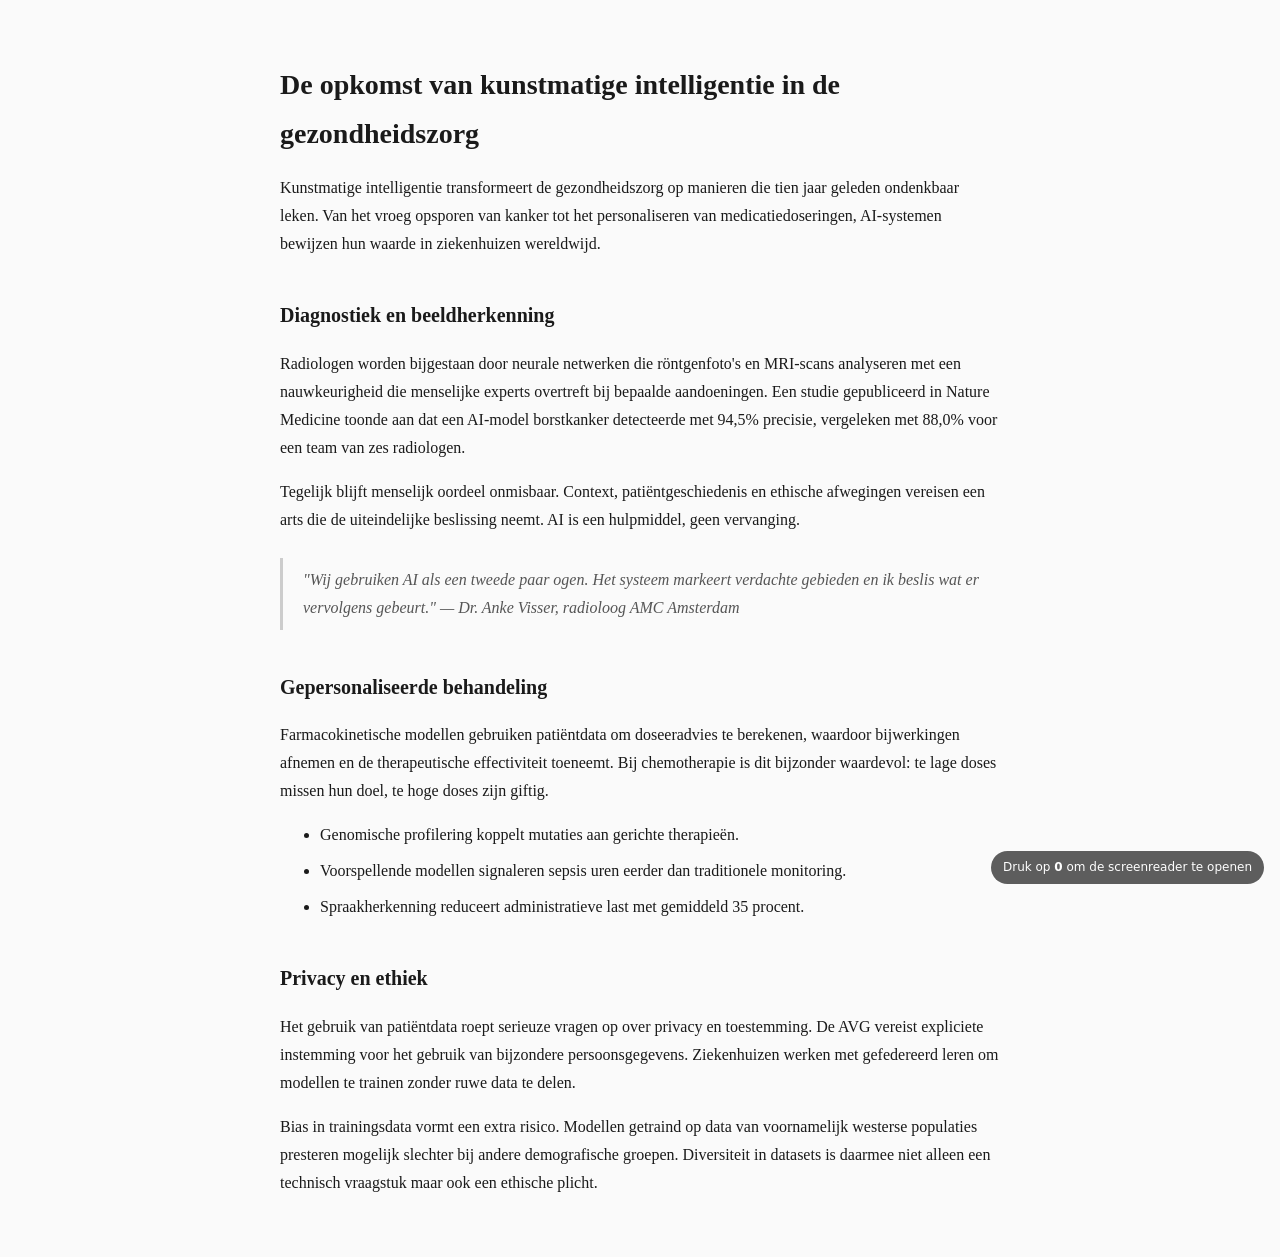
==== index.html @ d70852c6 "update" ====
<!DOCTYPE html>
<html lang="nl">
<head>
  <meta charset="UTF-8">
  <title>Human Voice Screen Reader — Prototype</title>
  <style>
    /* ── PAGE STYLES ── */
    body {
      font-family: Georgia, serif;
      max-width: 720px;
      margin: 60px auto;
      padding: 0 24px;
      background: #fafafa;
      color: #1a1a1a;
      line-height: 1.75;
    }
    h1 { font-size: 28px; margin-bottom: 8px; }
    h2 { font-size: 20px; margin-top: 40px; }
    p  { font-size: 16px; margin-bottom: 16px; }
    li { font-size: 16px; margin-bottom: 8px; }
    blockquote {
      border-left: 3px solid #ccc;
      margin: 24px 0;
      padding: 8px 20px;
      color: #555;
      font-style: italic;
    }
    #hint {
      position: fixed;
      bottom: 16px;
      right: 16px;
      background: #1a1a1a;
      color: #fff;
      font-family: system-ui, sans-serif;
      font-size: 12px;
      padding: 6px 12px;
      border-radius: 20px;
      opacity: 0.7;
    }

    /* ── POPUP OVERLAY ── */
    #popup-overlay {
      display: none;
      position: fixed;
      inset: 0;
      background: rgba(0,0,0,0.25);
      z-index: 1000;
      align-items: flex-start;
      justify-content: flex-end;
      padding: 60px 20px 0 0;
    }
    #popup-overlay.open { display: flex; }

    #popup {
      font-family: system-ui, sans-serif;
      width: 260px;
      padding: 16px;
      background: #fff;
      color: #1a1a1a;
      border-radius: 12px;
      box-shadow: 0 8px 32px rgba(0,0,0,0.18);
    }
    #popup h2 { font-size: 15px; margin: 0 0 12px; font-weight: 600; }
    #genre-badge {
      font-size: 12px;
      padding: 4px 10px;
      border-radius: 20px;
      background: #f0f0f0;
      display: inline-block;
      margin-bottom: 12px;
    }
    #genre-reden { font-size: 11px; color: #666; margin-bottom: 14px; }
    #popup select {
      width: 100%;
      padding: 6px 8px;
      border-radius: 6px;
      border: 1px solid #ddd;
      font-size: 13px;
      margin-bottom: 10px;
    }
    .knoppen { display: flex; gap: 8px; }
    #popup button {
      flex: 1;
      padding: 8px;
      border-radius: 8px;
      border: none;
      font-size: 13px;
      cursor: pointer;
      font-weight: 500;
    }
    #btn-play    { background: #1a1a1a; color: #fff; }
    #btn-pause   { background: #f0f0f0; color: #1a1a1a; }
    #btn-stop    { background: #fee2e2; color: #991b1b; }
    #btn-summary {
      width: 100%;
      padding: 7px;
      border-radius: 8px;
      border: 1px solid #ddd;
      font-size: 12px;
      cursor: pointer;
      background: #f8f8f8;
      color: #444;
      margin-bottom: 10px;
      font-weight: 500;
    }
    #status {
      font-size: 11px;
      color: #888;
      margin-top: 10px;
      text-align: center;
      min-height: 16px;
    }
    #shortcuts-hint {
      font-size: 10px;
      color: #aaa;
      margin-top: 10px;
      text-align: center;
      line-height: 1.6;
    }
    #popup a {
      font-size: 11px;
      color: #888;
      display: block;
      text-align: center;
      margin-top: 8px;
      cursor: pointer;
      text-decoration: underline;
    }

    /* ── OPTIONS PANEL (inline) ── */
    #options-panel {
      display: none;
      margin-top: 12px;
      border-top: 1px solid #eee;
      padding-top: 12px;
    }
    #options-panel label {
      font-size: 11px;
      font-weight: 600;
      display: block;
      margin-bottom: 3px;
      color: #444;
    }
    #options-panel input {
      width: 100%;
      padding: 5px 7px;
      border: 1px solid #ddd;
      border-radius: 5px;
      font-size: 11px;
      margin-bottom: 8px;
      box-sizing: border-box;
    }
    #btn-save-keys {
      width: 100%;
      padding: 6px;
      background: #1a1a1a;
      color: #fff;
      border: none;
      border-radius: 6px;
      font-size: 12px;
      cursor: pointer;
    }
    #save-msg { font-size: 11px; color: green; margin-top: 4px; text-align: center; }
  </style>
</head>
<body>

  <!-- ── SAMPLE ARTICLE CONTENT ── -->
  <h1>De opkomst van kunstmatige intelligentie in de gezondheidszorg</h1>
  <p>
    Kunstmatige intelligentie transformeert de gezondheidszorg op manieren die tien jaar geleden
    ondenkbaar leken. Van het vroeg opsporen van kanker tot het personaliseren van medicatiedoseringen,
    AI-systemen bewijzen hun waarde in ziekenhuizen wereldwijd.
  </p>
  <h2>Diagnostiek en beeldherkenning</h2>
  <p>
    Radiologen worden bijgestaan door neurale netwerken die röntgenfoto's en MRI-scans analyseren
    met een nauwkeurigheid die menselijke experts overtreft bij bepaalde aandoeningen. Een studie
    gepubliceerd in Nature Medicine toonde aan dat een AI-model borstkanker detecteerde met 94,5%
    precisie, vergeleken met 88,0% voor een team van zes radiologen.
  </p>
  <p>
    Tegelijk blijft menselijk oordeel onmisbaar. Context, patiëntgeschiedenis en ethische afwegingen
    vereisen een arts die de uiteindelijke beslissing neemt. AI is een hulpmiddel, geen vervanging.
  </p>
  <blockquote>
    "Wij gebruiken AI als een tweede paar ogen. Het systeem markeert verdachte gebieden en ik beslis
    wat er vervolgens gebeurt." — Dr. Anke Visser, radioloog AMC Amsterdam
  </blockquote>
  <h2>Gepersonaliseerde behandeling</h2>
  <p>
    Farmacokinetische modellen gebruiken patiëntdata om doseeradvies te berekenen, waardoor
    bijwerkingen afnemen en de therapeutische effectiviteit toeneemt. Bij chemotherapie is dit
    bijzonder waardevol: te lage doses missen hun doel, te hoge doses zijn giftig.
  </p>
  <ul>
    <li>Genomische profilering koppelt mutaties aan gerichte therapieën.</li>
    <li>Voorspellende modellen signaleren sepsis uren eerder dan traditionele monitoring.</li>
    <li>Spraakherkenning reduceert administratieve last met gemiddeld 35 procent.</li>
  </ul>
  <h2>Privacy en ethiek</h2>
  <p>
    Het gebruik van patiëntdata roept serieuze vragen op over privacy en toestemming. De AVG
    vereist expliciete instemming voor het gebruik van bijzondere persoonsgegevens. Ziekenhuizen
    werken met gefedereerd leren om modellen te trainen zonder ruwe data te delen.
  </p>
  <p>
    Bias in trainingsdata vormt een extra risico. Modellen getraind op data van voornamelijk
    westerse populaties presteren mogelijk slechter bij andere demografische groepen. Diversiteit
    in datasets is daarmee niet alleen een technisch vraagstuk maar ook een ethische plicht.
  </p>

  <div id="hint">Druk op <strong>0</strong> om de screenreader te openen</div>

  <!-- ── POPUP ── -->
  <div id="popup-overlay">
    <div id="popup">
      <h2>Human Voice Screen Reader</h2>
      <div id="genre-badge">Analyseren…</div>
      <div id="genre-reden"></div>

      <select id="profiel-select">
        <option value="auto">Automatisch (AI)</option>
        <option value="default">Neutraal</option>
        <option value="horror">Horror</option>
        <option value="nieuws">Nieuws</option>
        <option value="tech">Tech</option>
        <option value="fictie">Fictie</option>
        <option value="poëzie">Poëzie</option>
      </select>

      <select id="speed-select">
        <option value="1">1x</option>
        <option value="1.25">1.25x</option>
        <option value="1.5">1.5x</option>
        <option value="1.75">1.75x</option>
        <option value="2">2x</option>
        <option value="2.25">2.25x</option>
        <option value="2.5">2.5x</option>
      </select>

      <button id="btn-summary">Hoor samenvatting</button>

      <div class="knoppen">
        <button id="btn-play">Voorlezen</button>
        <button id="btn-pause">Pauze</button>
        <button id="btn-stop">Stop</button>
      </div>

      <div id="status"></div>

      <div id="shortcuts-hint">
        Alt+Shift+R = start &nbsp;|&nbsp; Alt+Shift+P = pauze &nbsp;|&nbsp; Alt+Shift+S = stop
      </div>

      <a id="link-options">API-sleutel instellen</a>

      <div id="options-panel">
        <label>Anthropic API-sleutel</label>
        <input type="password" id="claude-key" placeholder="sk-ant-…">
        <label>ElevenLabs API-sleutel</label>
        <input type="password" id="elevenlabs-key" placeholder="sk_…">
        <button id="btn-save-keys">Opslaan</button>
        <div id="save-msg"></div>
      </div>
    </div>
  </div>

<script>
// ── VOICE CONFIG (mirrors background.js) ──────────────────────────────────────
const VOICE_IDS = {
  default: 'EXAVITQu4vr4xnSDxMaL',
  horror:  'TX3LPaxmHKxFdv7VOQHJ',
  nieuws:  'EXAVITQu4vr4xnSDxMaL',
  tech:    'CwhRBWXzGAHq8TQ4Fs17',
  fictie:  'onwK4e9ZLuTAKqWW03F9',
  'poëzie':'XB0fDUnXU5powFXDhCwa',
};
const VOICE_SETTINGS = {
  horror:  { stability: 0.85, similarity_boost: 0.75, style: 0.6,  speed: 0.78 },
  nieuws:  { stability: 0.90, similarity_boost: 0.80, style: 0.1,  speed: 1.10 },
  tech:    { stability: 0.88, similarity_boost: 0.78, style: 0.15, speed: 0.97 },
  fictie:  { stability: 0.70, similarity_boost: 0.75, style: 0.45, speed: 0.88 },
  'poëzie':{ stability: 0.65, similarity_boost: 0.70, style: 0.55, speed: 0.72 },
  default: { stability: 0.80, similarity_boost: 0.75, style: 0.2,  speed: 1.00 },
};
const PAUSES = {
  horror: 900, nieuws: 250, tech: 320, fictie: 500, 'poëzie': 1100, default: 380
};
const GENRE_LABELS = {
  horror: '👻 Horror', nieuws: '📰 Nieuws', tech: '💻 Tech',
  fictie: '📖 Fictie', 'poëzie': '✍️ Poëzie', default: '💬 Neutraal'
};

// ── STATE ─────────────────────────────────────────────────────────────────────
let detectedGenre = 'default';
let isReading     = false;
let isPaused      = false;
let playbackRate  = 1;
let audioContext  = null;
let currentSource = null;
let pausedBlockIndex    = 0;
let pausedSentenceIndex = 0;
let pageData      = null;

// ── ELEMENTS ──────────────────────────────────────────────────────────────────
const overlay     = document.getElementById('popup-overlay');
const badge       = document.getElementById('genre-badge');
const reden       = document.getElementById('genre-reden');
const select      = document.getElementById('profiel-select');
const speedSelect = document.getElementById('speed-select');
const btnSummary  = document.getElementById('btn-summary');
const statusEl    = document.getElementById('status');
const btnPlay     = document.getElementById('btn-play');
const btnPause    = document.getElementById('btn-pause');
const btnStop     = document.getElementById('btn-stop');
const linkOptions = document.getElementById('link-options');
const optionsPanel= document.getElementById('options-panel');
const claudeInput = document.getElementById('claude-key');
const elevenInput = document.getElementById('elevenlabs-key');
const btnSaveKeys = document.getElementById('btn-save-keys');
const saveMsg     = document.getElementById('save-msg');

// ── POPUP TOGGLE (key "0") ────────────────────────────────────────────────────
document.addEventListener('keydown', (e) => {
  if (e.target.tagName === 'INPUT') return;

  if (e.key === '0') {
    e.preventDefault();
    overlay.classList.toggle('open');
    if (overlay.classList.contains('open')) analyzeAndShow();
    return;
  }

  // keyboard shortcuts (same as extension)
  if (!e.altKey || !e.shiftKey) return;
  if (e.key === 'R') { e.preventDefault(); pausedBlockIndex = 0; pausedSentenceIndex = 0; startReading(getActiveProfile()); }
  if (e.key === 'P') { e.preventDefault(); isPaused ? resumeReading() : pauseReading(); }
  if (e.key === 'S') { e.preventDefault(); stopReading(); isPaused = false; statusEl.textContent = ''; }
});

// close on overlay click outside popup
overlay.addEventListener('click', (e) => {
  if (e.target === overlay) overlay.classList.remove('open');
});

// ── API KEY STORAGE ───────────────────────────────────────────────────────────
function getKeys() {
  return {
    claudeKey:     localStorage.getItem('claudeKey')     || '',
    elevenLabsKey: localStorage.getItem('elevenLabsKey') || '50a51b094f45518d4defeb03a996638b3efff7bb3350b0aec9ffcc87f9e20456',
  };
}
linkOptions.addEventListener('click', (e) => {
  e.preventDefault();
  const open = optionsPanel.style.display === 'block';
  optionsPanel.style.display = open ? 'none' : 'block';
  if (!open) {
    const { claudeKey, elevenLabsKey } = getKeys();
    claudeInput.value  = claudeKey;
    elevenInput.value  = elevenLabsKey;
  }
});
btnSaveKeys.addEventListener('click', () => {
  localStorage.setItem('claudeKey',     claudeInput.value.trim());
  localStorage.setItem('elevenLabsKey', elevenInput.value.trim());
  saveMsg.textContent = 'Opgeslagen!';
  setTimeout(() => { saveMsg.textContent = ''; }, 2000);
});

// ── TEXT EXTRACTION ───────────────────────────────────────────────────────────
function extractPageBlocks() {
  const skip = new Set(['nav','header','footer','aside','script','style','noscript']);
  const walker = document.createTreeWalker(
    document.body,
    NodeFilter.SHOW_ELEMENT,
    { acceptNode(n) { return skip.has(n.tagName.toLowerCase()) ? NodeFilter.FILTER_REJECT : NodeFilter.FILTER_ACCEPT; } }
  );
  const blocks = [];
  let node;
  while ((node = walker.nextNode())) {
    const tag = node.tagName.toLowerCase();
    if (['p','h1','h2','h3','h4','li','blockquote'].includes(tag)) {
      const text = node.innerText?.trim();
      if (text && text.length > 20) blocks.push({ text, isHeading: ['h1','h2','h3','h4'].includes(tag) });
    }
  }
  return blocks;
}

function getPageExcerpt() {
  const blocks = extractPageBlocks();
  return blocks.slice(0, 6).map(b => b.text).join(' ').slice(0, 800);
}

// ── GENRE ANALYSIS (Claude) ───────────────────────────────────────────────────
async function analyzeAndShow() {
  badge.textContent = 'Analyseren…';
  reden.textContent = '';

  const title   = document.title;
  const excerpt = getPageExcerpt();
  pageData = { title, excerpt };

  const { claudeKey } = getKeys();
  if (!claudeKey) {
    detectedGenre = 'default';
    badge.textContent = GENRE_LABELS.default;
    reden.textContent = 'Geen Claude API-sleutel ingesteld';
    return;
  }

  try {
    const summary = `Titel: ${title}\nTekst:\n${excerpt}`;
    const res = await fetch('https://api.anthropic.com/v1/messages', {
      method: 'POST',
      headers: {
        'Content-Type': 'application/json',
        'x-api-key': claudeKey,
        'anthropic-version': '2023-06-01',
        'anthropic-dangerous-direct-browser-access': 'true'
      },
      body: JSON.stringify({
        model: 'claude-haiku-4-5-20251001',
        max_tokens: 100,
        system: `Je bent een content-classifier voor een screenreader.
Analyseer de paginatekst en geef ALLEEN een JSON-object terug, niets anders.
Kies genre uit: horror, nieuws, tech, fictie, poëzie, default.
Format: {"genre":"horror","reden":"korte uitleg"}`,
        messages: [{ role: 'user', content: summary }]
      })
    });
    const data  = await res.json();
    const text  = data.content?.[0]?.text || '{"genre":"default","reden":""}';
    const clean = text.replace(/```json|```/g, '').trim();
    const result = JSON.parse(clean);
    detectedGenre = result.genre || 'default';
    badge.textContent = GENRE_LABELS[detectedGenre] || detectedGenre;
    reden.textContent = result.reden || '';
  } catch (e) {
    detectedGenre = 'default';
    badge.textContent = GENRE_LABELS.default;
    reden.textContent = 'Analyse mislukt';
    console.error('Claude fout:', e);
  }
}

function getActiveProfile() {
  const val = select.value;
  return val === 'auto' ? detectedGenre : val;
}

// ── TTS (ElevenLabs) ──────────────────────────────────────────────────────────
async function fetchTTSAudio(text, genre) {
  const { elevenLabsKey } = getKeys();
  if (!elevenLabsKey) throw new Error('Geen ElevenLabs API-sleutel ingesteld');

  const voiceId   = VOICE_IDS[genre]   || VOICE_IDS.default;
  const settings  = VOICE_SETTINGS[genre] || VOICE_SETTINGS.default;

  const response = await fetch(`https://api.elevenlabs.io/v1/text-to-speech/${voiceId}`, {
    method: 'POST',
    headers: {
      'xi-api-key': elevenLabsKey,
      'Content-Type': 'application/json',
      'Accept': 'audio/mpeg'
    },
    body: JSON.stringify({
      text,
      model_id: 'eleven_multilingual_v2',
      voice_settings: {
        stability:        settings.stability,
        similarity_boost: settings.similarity_boost,
        style:            settings.style,
        use_speaker_boost: true
      },
      speed: settings.speed
    })
  });

  if (!response.ok) {
    const err = await response.json().catch(() => ({}));
    throw new Error(err.detail?.message || `ElevenLabs fout: ${response.status}`);
  }

  const buffer = await response.arrayBuffer();
  const bytes  = new Uint8Array(buffer);
  let binary   = '';
  bytes.forEach(b => binary += String.fromCharCode(b));
  return btoa(binary);
}

async function playBase64Audio(base64) {
  if (!audioContext) audioContext = new AudioContext();
  const binary = atob(base64);
  const bytes  = new Uint8Array(binary.length);
  for (let i = 0; i < binary.length; i++) bytes[i] = binary.charCodeAt(i);
  const audioBuffer = await audioContext.decodeAudioData(bytes.buffer);
  return new Promise((resolve) => {
    currentSource = audioContext.createBufferSource();
    currentSource.buffer = audioBuffer;
    currentSource.playbackRate.value = playbackRate;
    currentSource.connect(audioContext.destination);
    currentSource.onended = resolve;
    currentSource.start();
  });
}

async function speakSentence(text, genre) {
  try {
    const base64 = await fetchTTSAudio(text, genre);
    await playBase64Audio(base64);
  } catch (e) {
    console.warn('Spreekfout:', e.message);
    statusEl.textContent = e.message;
  }
}

function splitSentences(text) {
  return text.match(/[^.!?]+[.!?]+/g) || [text];
}

// ── READING ENGINE ────────────────────────────────────────────────────────────
async function startReading(genre, fromBlock = 0, fromSentence = 0) {
  stopReading();
  isReading = true;
  isPaused  = false;

  const blocks = extractPageBlocks();
  const pause  = PAUSES[genre] || PAUSES.default;

  for (let bi = fromBlock; bi < blocks.length; bi++) {
    if (!isReading) break;
    const block = blocks[bi];

    if (block.isHeading) {
      await speakSentence(`Sectie: ${block.text}`, genre);
      if (!isReading) { pausedBlockIndex = bi; pausedSentenceIndex = 0; return; }
      await new Promise(r => setTimeout(r, 600));
      continue;
    }

    const sentences = splitSentences(block.text);
    const startSent = (bi === fromBlock) ? fromSentence : 0;

    for (let si = startSent; si < sentences.length; si++) {
      if (!isReading) { pausedBlockIndex = bi; pausedSentenceIndex = si; return; }
      const trimmed = sentences[si].trim();
      if (!trimmed) continue;
      pausedBlockIndex    = bi;
      pausedSentenceIndex = si;
      await speakSentence(trimmed, genre);
      if (!isReading) return;
      await new Promise(r => setTimeout(r, pause));
    }
  }

  isReading = false;
  statusEl.textContent = 'Klaar met voorlezen.';
}

function stopReading() {
  isReading = false;
  if (currentSource) { try { currentSource.stop(); } catch (_) {} currentSource = null; }
}

function pauseReading() {
  isPaused  = true;
  isReading = false;
  if (currentSource) { try { currentSource.stop(); } catch (_) {} currentSource = null; }
  btnPause.textContent = 'Verder';
}

function resumeReading() {
  isPaused = false;
  btnPause.textContent = 'Pauze';
  startReading(getActiveProfile(), pausedBlockIndex, pausedSentenceIndex);
}

// ── BUTTON HANDLERS ───────────────────────────────────────────────────────────
speedSelect.addEventListener('change', () => {
  playbackRate = parseFloat(speedSelect.value);
});

btnPlay.addEventListener('click', () => {
  isPaused = false;
  btnPause.textContent = 'Pauze';
  pausedBlockIndex = 0; pausedSentenceIndex = 0;
  statusEl.textContent = 'Bezig met voorlezen…';
  startReading(getActiveProfile());
});

btnPause.addEventListener('click', () => {
  if (!isPaused) pauseReading();
  else resumeReading();
});

btnStop.addEventListener('click', () => {
  stopReading();
  isPaused = false;
  btnPause.textContent = 'Pauze';
  statusEl.textContent = '';
});

btnSummary.addEventListener('click', async () => {
  if (!pageData) { statusEl.textContent = 'Pagina nog niet geladen.'; return; }
  statusEl.textContent = 'Samenvatting ophalen…';
  btnSummary.disabled = true;

  // Local summarize (mirrors background.js summarizePage)
  const sentences = pageData.excerpt.match(/[^.!?]+[.!?]+/g) || [];
  const first = sentences.slice(0, 2).join(' ').trim();
  const summary = first ? `${pageData.title}. ${first}` : pageData.title || 'Geen samenvatting beschikbaar.';

  btnSummary.disabled = false;
  statusEl.textContent = '';

  stopReading();
  isReading = true;
  await speakSentence(summary, getActiveProfile());
  isReading = false;
  statusEl.textContent = 'Klaar met voorlezen.';
});
</script>
</body>
</html>
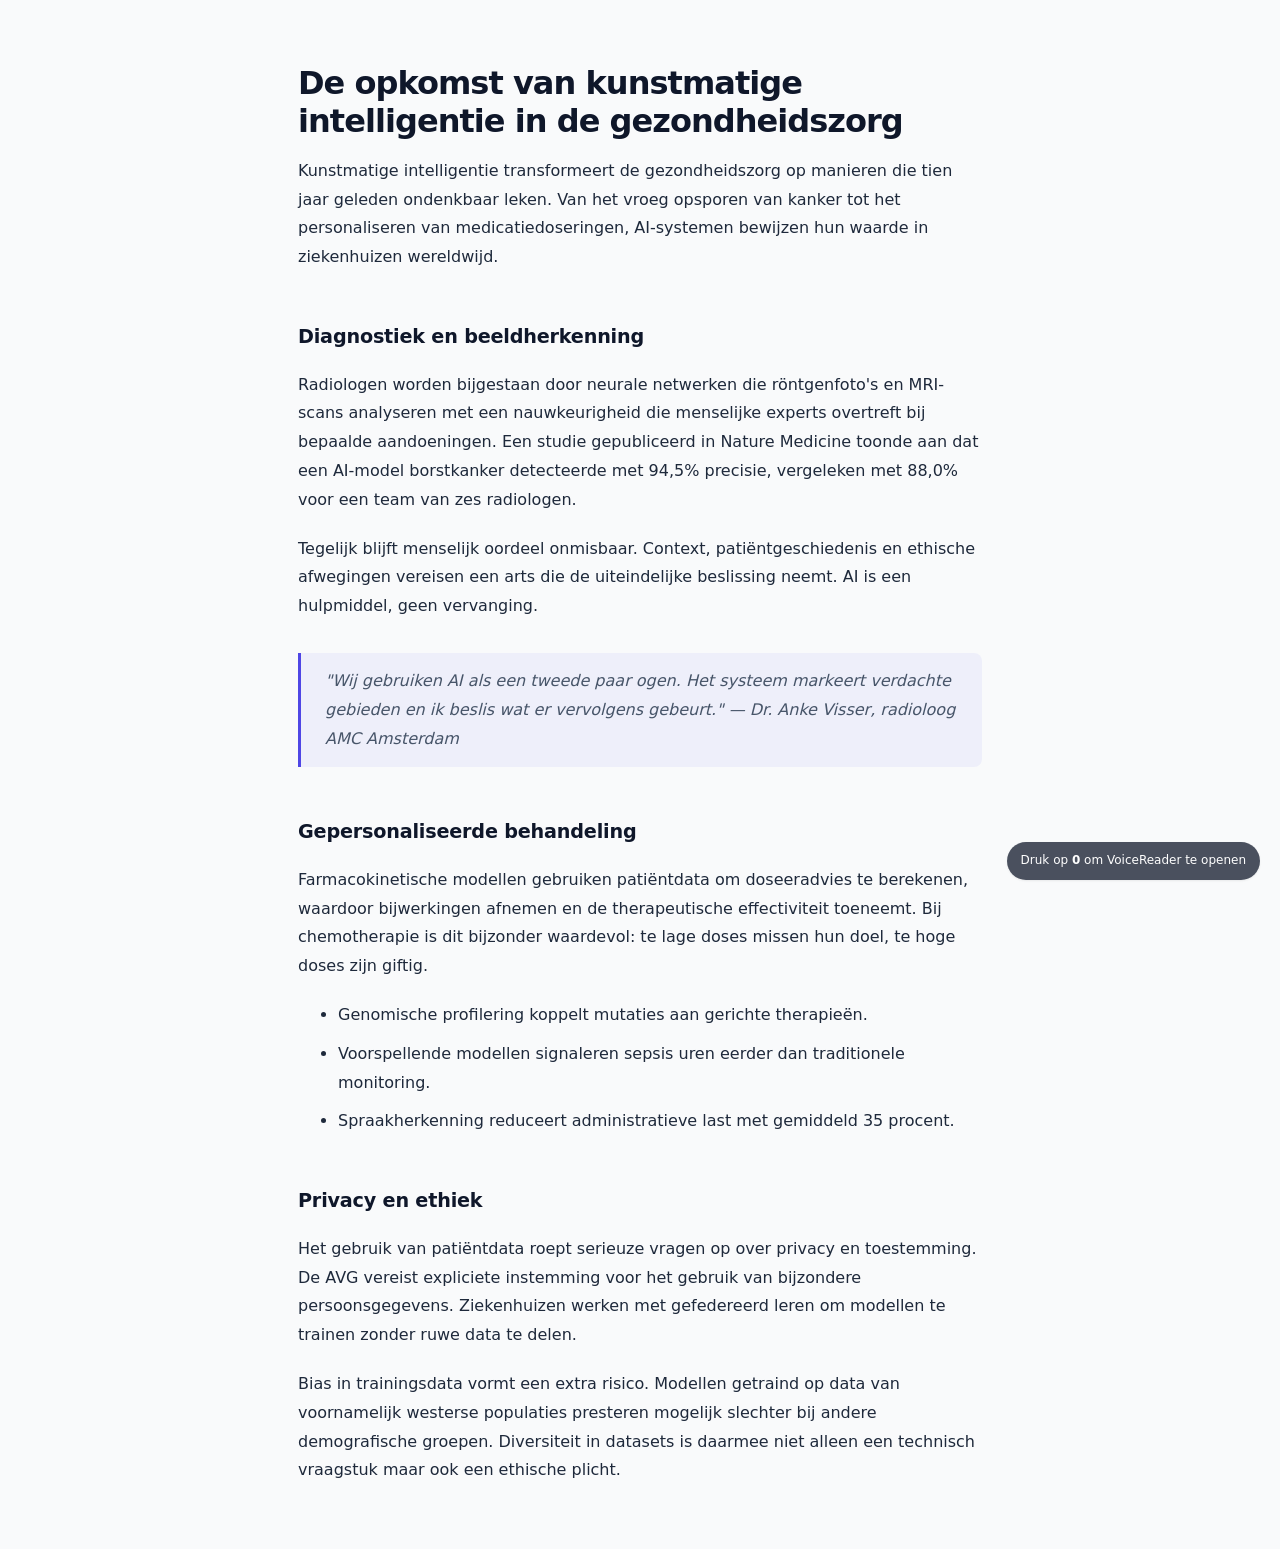
==== commit 1eae9191: "update" ====
--- a/index.html
+++ b/index.html
@@ -2,170 +2,12 @@
 <html lang="nl">
 <head>
   <meta charset="UTF-8">
-  <title>Human Voice Screen Reader — Prototype</title>
-  <style>
-    /* ── PAGE STYLES ── */
-    body {
-      font-family: Georgia, serif;
-      max-width: 720px;
-      margin: 60px auto;
-      padding: 0 24px;
-      background: #fafafa;
-      color: #1a1a1a;
-      line-height: 1.75;
-    }
-    h1 { font-size: 28px; margin-bottom: 8px; }
-    h2 { font-size: 20px; margin-top: 40px; }
-    p  { font-size: 16px; margin-bottom: 16px; }
-    li { font-size: 16px; margin-bottom: 8px; }
-    blockquote {
-      border-left: 3px solid #ccc;
-      margin: 24px 0;
-      padding: 8px 20px;
-      color: #555;
-      font-style: italic;
-    }
-    #hint {
-      position: fixed;
-      bottom: 16px;
-      right: 16px;
-      background: #1a1a1a;
-      color: #fff;
-      font-family: system-ui, sans-serif;
-      font-size: 12px;
-      padding: 6px 12px;
-      border-radius: 20px;
-      opacity: 0.7;
-    }
-
-    /* ── POPUP OVERLAY ── */
-    #popup-overlay {
-      display: none;
-      position: fixed;
-      inset: 0;
-      background: rgba(0,0,0,0.25);
-      z-index: 1000;
-      align-items: flex-start;
-      justify-content: flex-end;
-      padding: 60px 20px 0 0;
-    }
-    #popup-overlay.open { display: flex; }
-
-    #popup {
-      font-family: system-ui, sans-serif;
-      width: 260px;
-      padding: 16px;
-      background: #fff;
-      color: #1a1a1a;
-      border-radius: 12px;
-      box-shadow: 0 8px 32px rgba(0,0,0,0.18);
-    }
-    #popup h2 { font-size: 15px; margin: 0 0 12px; font-weight: 600; }
-    #genre-badge {
-      font-size: 12px;
-      padding: 4px 10px;
-      border-radius: 20px;
-      background: #f0f0f0;
-      display: inline-block;
-      margin-bottom: 12px;
-    }
-    #genre-reden { font-size: 11px; color: #666; margin-bottom: 14px; }
-    #popup select {
-      width: 100%;
-      padding: 6px 8px;
-      border-radius: 6px;
-      border: 1px solid #ddd;
-      font-size: 13px;
-      margin-bottom: 10px;
-    }
-    .knoppen { display: flex; gap: 8px; }
-    #popup button {
-      flex: 1;
-      padding: 8px;
-      border-radius: 8px;
-      border: none;
-      font-size: 13px;
-      cursor: pointer;
-      font-weight: 500;
-    }
-    #btn-play    { background: #1a1a1a; color: #fff; }
-    #btn-pause   { background: #f0f0f0; color: #1a1a1a; }
-    #btn-stop    { background: #fee2e2; color: #991b1b; }
-    #btn-summary {
-      width: 100%;
-      padding: 7px;
-      border-radius: 8px;
-      border: 1px solid #ddd;
-      font-size: 12px;
-      cursor: pointer;
-      background: #f8f8f8;
-      color: #444;
-      margin-bottom: 10px;
-      font-weight: 500;
-    }
-    #status {
-      font-size: 11px;
-      color: #888;
-      margin-top: 10px;
-      text-align: center;
-      min-height: 16px;
-    }
-    #shortcuts-hint {
-      font-size: 10px;
-      color: #aaa;
-      margin-top: 10px;
-      text-align: center;
-      line-height: 1.6;
-    }
-    #popup a {
-      font-size: 11px;
-      color: #888;
-      display: block;
-      text-align: center;
-      margin-top: 8px;
-      cursor: pointer;
-      text-decoration: underline;
-    }
-
-    /* ── OPTIONS PANEL (inline) ── */
-    #options-panel {
-      display: none;
-      margin-top: 12px;
-      border-top: 1px solid #eee;
-      padding-top: 12px;
-    }
-    #options-panel label {
-      font-size: 11px;
-      font-weight: 600;
-      display: block;
-      margin-bottom: 3px;
-      color: #444;
-    }
-    #options-panel input {
-      width: 100%;
-      padding: 5px 7px;
-      border: 1px solid #ddd;
-      border-radius: 5px;
-      font-size: 11px;
-      margin-bottom: 8px;
-      box-sizing: border-box;
-    }
-    #btn-save-keys {
-      width: 100%;
-      padding: 6px;
-      background: #1a1a1a;
-      color: #fff;
-      border: none;
-      border-radius: 6px;
-      font-size: 12px;
-      cursor: pointer;
-    }
-    #save-msg { font-size: 11px; color: green; margin-top: 4px; text-align: center; }
-  </style>
+  <meta name="viewport" content="width=device-width, initial-scale=1">
+  <title>De opkomst van kunstmatige intelligentie in de gezondheidszorg</title>
+  <link rel="stylesheet" href="style.css">
 </head>
 <body>
 
-  <!-- ── SAMPLE ARTICLE CONTENT ── -->
   <h1>De opkomst van kunstmatige intelligentie in de gezondheidszorg</h1>
   <p>
     Kunstmatige intelligentie transformeert de gezondheidszorg op manieren die tien jaar geleden
@@ -210,417 +52,125 @@
     in datasets is daarmee niet alleen een technisch vraagstuk maar ook een ethische plicht.
   </p>
 
-  <div id="hint">Druk op <strong>0</strong> om de screenreader te openen</div>
+  <div id="hint">Druk op <strong>0</strong> om VoiceReader te openen</div>
 
   <!-- ── POPUP ── -->
-  <div id="popup-overlay">
+  <div id="popup-overlay" role="dialog" aria-modal="true" aria-label="VoiceReader besturingspaneel">
     <div id="popup">
-      <h2>Human Voice Screen Reader</h2>
-      <div id="genre-badge">Analyseren…</div>
-      <div id="genre-reden"></div>
 
-      <select id="profiel-select">
-        <option value="auto">Automatisch (AI)</option>
-        <option value="default">Neutraal</option>
-        <option value="horror">Horror</option>
-        <option value="nieuws">Nieuws</option>
-        <option value="tech">Tech</option>
-        <option value="fictie">Fictie</option>
-        <option value="poëzie">Poëzie</option>
-      </select>
-
-      <select id="speed-select">
-        <option value="1">1x</option>
-        <option value="1.25">1.25x</option>
-        <option value="1.5">1.5x</option>
-        <option value="1.75">1.75x</option>
-        <option value="2">2x</option>
-        <option value="2.25">2.25x</option>
-        <option value="2.5">2.5x</option>
-      </select>
-
-      <button id="btn-summary">Hoor samenvatting</button>
-
-      <div class="knoppen">
-        <button id="btn-play">Voorlezen</button>
-        <button id="btn-pause">Pauze</button>
-        <button id="btn-stop">Stop</button>
+      <!-- Header -->
+      <div id="popup-header">
+        <div id="popup-brand">
+          <div id="popup-brand-icon" aria-hidden="true">◉</div>
+          VoiceReader
+        </div>
+        <button id="btn-close" aria-label="Sluit VoiceReader">✕</button>
       </div>
 
-      <div id="status"></div>
-
-      <div id="shortcuts-hint">
-        Alt+Shift+R = start &nbsp;|&nbsp; Alt+Shift+P = pauze &nbsp;|&nbsp; Alt+Shift+S = stop
+      <!-- Genre detection -->
+      <div id="genre-section">
+        <div id="genre-row">
+          <div id="genre-badge" aria-live="polite" aria-atomic="true">Analyseren…</div>
+          <div id="ai-badge" aria-hidden="true">AI</div>
+        </div>
+        <div id="genre-reden" aria-live="polite"></div>
       </div>
 
-      <a id="link-options">API-sleutel instellen</a>
+      <!-- Controls -->
+      <div id="controls-section">
+        <div class="control-row">
+          <label class="control-label" for="profiel-select">Inhoudstype</label>
+          <select id="profiel-select" aria-label="Selecteer inhoudstype">
+            <option value="auto">Automatisch (AI)</option>
+            <option value="default">Neutraal</option>
+            <option value="horror">Horror</option>
+            <option value="nieuws">Nieuws</option>
+            <option value="tech">Tech</option>
+            <option value="fictie">Fictie</option>
+            <option value="poëzie">Poëzie</option>
+          </select>
+        </div>
+        <div class="control-row">
+          <label class="control-label" for="stem-stijl-select">Stemstijl</label>
+          <select id="stem-stijl-select" aria-label="Selecteer stemstijl">
+            <option value="normaal">Normaal</option>
+            <option value="anime">Anime</option>
+            <option value="sport">Sport verslaggever</option>
+          </select>
+        </div>
+        <div class="control-row">
+          <label class="control-label" for="speed-select">Snelheid</label>
+          <select id="speed-select" aria-label="Selecteer afspeelsnelheid">
+            <option value="1">1×</option>
+            <option value="1.25">1.25×</option>
+            <option value="1.5">1.5×</option>
+            <option value="1.75">1.75×</option>
+            <option value="2">2×</option>
+            <option value="2.25">2.25×</option>
+            <option value="2.5">2.5×</option>
+          </select>
+        </div>
+      </div>
 
-      <div id="options-panel">
-        <label>Anthropic API-sleutel</label>
-        <input type="password" id="claude-key" placeholder="sk-ant-…">
-        <label>ElevenLabs API-sleutel</label>
-        <input type="password" id="elevenlabs-key" placeholder="sk_…">
+      <!-- Progress -->
+      <div id="progress-section">
+        <div id="progress-bar-track" aria-hidden="true">
+          <div id="progress-bar-fill" role="progressbar" aria-valuemin="0" aria-valuemax="100" aria-valuenow="0" aria-label="Leesvoortgang"></div>
+        </div>
+        <div id="progress-label" aria-live="polite" aria-atomic="true">Niet actief</div>
+      </div>
+
+      <!-- Playback -->
+      <div id="playback-section">
+        <button id="btn-play" aria-label="Voorlezen starten vanaf het begin">
+          <span aria-hidden="true">▶</span> Voorlezen
+        </button>
+        <div class="secondary-btns">
+          <button id="btn-pause" aria-label="Pauzeren" disabled>
+            <span aria-hidden="true">⏸</span> Pauze
+          </button>
+          <button id="btn-stop" aria-label="Stoppen" disabled>
+            <span aria-hidden="true">⏹</span> Stop
+          </button>
+        </div>
+      </div>
+
+      <!-- Feedback: waveform + status -->
+      <div id="feedback-section">
+        <div id="waveform" aria-hidden="true">
+          <span></span><span></span><span></span><span></span><span></span>
+        </div>
+        <div id="status" role="status" aria-live="polite"></div>
+      </div>
+
+      <!-- Summary -->
+      <button id="btn-summary" aria-label="Hoor een samenvatting van de pagina">
+        <span aria-hidden="true">⚡</span> Hoor samenvatting
+      </button>
+
+      <!-- Footer -->
+      <div id="popup-footer">
+        <div id="shortcuts-hint">
+          <kbd>Alt+Shift+R</kbd> lezen &nbsp;·&nbsp; <kbd>Alt+Shift+P</kbd> pauze &nbsp;·&nbsp; <kbd>0</kbd> sluiten
+        </div>
+        <button id="link-options" aria-expanded="false" aria-controls="options-panel">
+          API-sleutels instellen
+        </button>
+      </div>
+
+      <!-- API options -->
+      <div id="options-panel" role="region" aria-label="API-sleutel instellingen">
+        <label for="gemini-key">Google API-sleutel (Gemini)</label>
+        <input type="password" id="gemini-key" placeholder="AIza…" autocomplete="off" spellcheck="false">
+        <label for="elevenlabs-key">ElevenLabs API-sleutel</label>
+        <input type="password" id="elevenlabs-key" placeholder="sk_…" autocomplete="off" spellcheck="false">
         <button id="btn-save-keys">Opslaan</button>
-        <div id="save-msg"></div>
+        <div id="save-msg" role="status" aria-live="polite"></div>
       </div>
+
     </div>
   </div>
 
-<script>
-// ── VOICE CONFIG (mirrors background.js) ──────────────────────────────────────
-const VOICE_IDS = {
-  default: 'EXAVITQu4vr4xnSDxMaL',
-  horror:  'TX3LPaxmHKxFdv7VOQHJ',
-  nieuws:  'EXAVITQu4vr4xnSDxMaL',
-  tech:    'CwhRBWXzGAHq8TQ4Fs17',
-  fictie:  'onwK4e9ZLuTAKqWW03F9',
-  'poëzie':'XB0fDUnXU5powFXDhCwa',
-};
-const VOICE_SETTINGS = {
-  horror:  { stability: 0.85, similarity_boost: 0.75, style: 0.6,  speed: 0.78 },
-  nieuws:  { stability: 0.90, similarity_boost: 0.80, style: 0.1,  speed: 1.10 },
-  tech:    { stability: 0.88, similarity_boost: 0.78, style: 0.15, speed: 0.97 },
-  fictie:  { stability: 0.70, similarity_boost: 0.75, style: 0.45, speed: 0.88 },
-  'poëzie':{ stability: 0.65, similarity_boost: 0.70, style: 0.55, speed: 0.72 },
-  default: { stability: 0.80, similarity_boost: 0.75, style: 0.2,  speed: 1.00 },
-};
-const PAUSES = {
-  horror: 900, nieuws: 250, tech: 320, fictie: 500, 'poëzie': 1100, default: 380
-};
-const GENRE_LABELS = {
-  horror: '👻 Horror', nieuws: '📰 Nieuws', tech: '💻 Tech',
-  fictie: '📖 Fictie', 'poëzie': '✍️ Poëzie', default: '💬 Neutraal'
-};
-
-// ── STATE ─────────────────────────────────────────────────────────────────────
-let detectedGenre = 'default';
-let isReading     = false;
-let isPaused      = false;
-let playbackRate  = 1;
-let audioContext  = null;
-let currentSource = null;
-let pausedBlockIndex    = 0;
-let pausedSentenceIndex = 0;
-let pageData      = null;
-
-// ── ELEMENTS ──────────────────────────────────────────────────────────────────
-const overlay     = document.getElementById('popup-overlay');
-const badge       = document.getElementById('genre-badge');
-const reden       = document.getElementById('genre-reden');
-const select      = document.getElementById('profiel-select');
-const speedSelect = document.getElementById('speed-select');
-const btnSummary  = document.getElementById('btn-summary');
-const statusEl    = document.getElementById('status');
-const btnPlay     = document.getElementById('btn-play');
-const btnPause    = document.getElementById('btn-pause');
-const btnStop     = document.getElementById('btn-stop');
-const linkOptions = document.getElementById('link-options');
-const optionsPanel= document.getElementById('options-panel');
-const claudeInput = document.getElementById('claude-key');
-const elevenInput = document.getElementById('elevenlabs-key');
-const btnSaveKeys = document.getElementById('btn-save-keys');
-const saveMsg     = document.getElementById('save-msg');
-
-// ── POPUP TOGGLE (key "0") ────────────────────────────────────────────────────
-document.addEventListener('keydown', (e) => {
-  if (e.target.tagName === 'INPUT') return;
-
-  if (e.key === '0') {
-    e.preventDefault();
-    overlay.classList.toggle('open');
-    if (overlay.classList.contains('open')) analyzeAndShow();
-    return;
-  }
-
-  // keyboard shortcuts (same as extension)
-  if (!e.altKey || !e.shiftKey) return;
-  if (e.key === 'R') { e.preventDefault(); pausedBlockIndex = 0; pausedSentenceIndex = 0; startReading(getActiveProfile()); }
-  if (e.key === 'P') { e.preventDefault(); isPaused ? resumeReading() : pauseReading(); }
-  if (e.key === 'S') { e.preventDefault(); stopReading(); isPaused = false; statusEl.textContent = ''; }
-});
-
-// close on overlay click outside popup
-overlay.addEventListener('click', (e) => {
-  if (e.target === overlay) overlay.classList.remove('open');
-});
-
-// ── API KEY STORAGE ───────────────────────────────────────────────────────────
-function getKeys() {
-  return {
-    claudeKey:     localStorage.getItem('claudeKey')     || '',
-    elevenLabsKey: localStorage.getItem('elevenLabsKey') || '50a51b094f45518d4defeb03a996638b3efff7bb3350b0aec9ffcc87f9e20456',
-  };
-}
-linkOptions.addEventListener('click', (e) => {
-  e.preventDefault();
-  const open = optionsPanel.style.display === 'block';
-  optionsPanel.style.display = open ? 'none' : 'block';
-  if (!open) {
-    const { claudeKey, elevenLabsKey } = getKeys();
-    claudeInput.value  = claudeKey;
-    elevenInput.value  = elevenLabsKey;
-  }
-});
-btnSaveKeys.addEventListener('click', () => {
-  localStorage.setItem('claudeKey',     claudeInput.value.trim());
-  localStorage.setItem('elevenLabsKey', elevenInput.value.trim());
-  saveMsg.textContent = 'Opgeslagen!';
-  setTimeout(() => { saveMsg.textContent = ''; }, 2000);
-});
-
-// ── TEXT EXTRACTION ───────────────────────────────────────────────────────────
-function extractPageBlocks() {
-  const skip = new Set(['nav','header','footer','aside','script','style','noscript']);
-  const walker = document.createTreeWalker(
-    document.body,
-    NodeFilter.SHOW_ELEMENT,
-    { acceptNode(n) { return skip.has(n.tagName.toLowerCase()) ? NodeFilter.FILTER_REJECT : NodeFilter.FILTER_ACCEPT; } }
-  );
-  const blocks = [];
-  let node;
-  while ((node = walker.nextNode())) {
-    const tag = node.tagName.toLowerCase();
-    if (['p','h1','h2','h3','h4','li','blockquote'].includes(tag)) {
-      const text = node.innerText?.trim();
-      if (text && text.length > 20) blocks.push({ text, isHeading: ['h1','h2','h3','h4'].includes(tag) });
-    }
-  }
-  return blocks;
-}
-
-function getPageExcerpt() {
-  const blocks = extractPageBlocks();
-  return blocks.slice(0, 6).map(b => b.text).join(' ').slice(0, 800);
-}
-
-// ── GENRE ANALYSIS (Claude) ───────────────────────────────────────────────────
-async function analyzeAndShow() {
-  badge.textContent = 'Analyseren…';
-  reden.textContent = '';
-
-  const title   = document.title;
-  const excerpt = getPageExcerpt();
-  pageData = { title, excerpt };
-
-  const { claudeKey } = getKeys();
-  if (!claudeKey) {
-    detectedGenre = 'default';
-    badge.textContent = GENRE_LABELS.default;
-    reden.textContent = 'Geen Claude API-sleutel ingesteld';
-    return;
-  }
-
-  try {
-    const summary = `Titel: ${title}\nTekst:\n${excerpt}`;
-    const res = await fetch('https://api.anthropic.com/v1/messages', {
-      method: 'POST',
-      headers: {
-        'Content-Type': 'application/json',
-        'x-api-key': claudeKey,
-        'anthropic-version': '2023-06-01',
-        'anthropic-dangerous-direct-browser-access': 'true'
-      },
-      body: JSON.stringify({
-        model: 'claude-haiku-4-5-20251001',
-        max_tokens: 100,
-        system: `Je bent een content-classifier voor een screenreader.
-Analyseer de paginatekst en geef ALLEEN een JSON-object terug, niets anders.
-Kies genre uit: horror, nieuws, tech, fictie, poëzie, default.
-Format: {"genre":"horror","reden":"korte uitleg"}`,
-        messages: [{ role: 'user', content: summary }]
-      })
-    });
-    const data  = await res.json();
-    const text  = data.content?.[0]?.text || '{"genre":"default","reden":""}';
-    const clean = text.replace(/```json|```/g, '').trim();
-    const result = JSON.parse(clean);
-    detectedGenre = result.genre || 'default';
-    badge.textContent = GENRE_LABELS[detectedGenre] || detectedGenre;
-    reden.textContent = result.reden || '';
-  } catch (e) {
-    detectedGenre = 'default';
-    badge.textContent = GENRE_LABELS.default;
-    reden.textContent = 'Analyse mislukt';
-    console.error('Claude fout:', e);
-  }
-}
-
-function getActiveProfile() {
-  const val = select.value;
-  return val === 'auto' ? detectedGenre : val;
-}
-
-// ── TTS (ElevenLabs) ──────────────────────────────────────────────────────────
-async function fetchTTSAudio(text, genre) {
-  const { elevenLabsKey } = getKeys();
-  if (!elevenLabsKey) throw new Error('Geen ElevenLabs API-sleutel ingesteld');
-
-  const voiceId   = VOICE_IDS[genre]   || VOICE_IDS.default;
-  const settings  = VOICE_SETTINGS[genre] || VOICE_SETTINGS.default;
-
-  const response = await fetch(`https://api.elevenlabs.io/v1/text-to-speech/${voiceId}`, {
-    method: 'POST',
-    headers: {
-      'xi-api-key': elevenLabsKey,
-      'Content-Type': 'application/json',
-      'Accept': 'audio/mpeg'
-    },
-    body: JSON.stringify({
-      text,
-      model_id: 'eleven_multilingual_v2',
-      voice_settings: {
-        stability:        settings.stability,
-        similarity_boost: settings.similarity_boost,
-        style:            settings.style,
-        use_speaker_boost: true
-      },
-      speed: settings.speed
-    })
-  });
-
-  if (!response.ok) {
-    const err = await response.json().catch(() => ({}));
-    throw new Error(err.detail?.message || `ElevenLabs fout: ${response.status}`);
-  }
-
-  const buffer = await response.arrayBuffer();
-  const bytes  = new Uint8Array(buffer);
-  let binary   = '';
-  bytes.forEach(b => binary += String.fromCharCode(b));
-  return btoa(binary);
-}
-
-async function playBase64Audio(base64) {
-  if (!audioContext) audioContext = new AudioContext();
-  const binary = atob(base64);
-  const bytes  = new Uint8Array(binary.length);
-  for (let i = 0; i < binary.length; i++) bytes[i] = binary.charCodeAt(i);
-  const audioBuffer = await audioContext.decodeAudioData(bytes.buffer);
-  return new Promise((resolve) => {
-    currentSource = audioContext.createBufferSource();
-    currentSource.buffer = audioBuffer;
-    currentSource.playbackRate.value = playbackRate;
-    currentSource.connect(audioContext.destination);
-    currentSource.onended = resolve;
-    currentSource.start();
-  });
-}
-
-async function speakSentence(text, genre) {
-  try {
-    const base64 = await fetchTTSAudio(text, genre);
-    await playBase64Audio(base64);
-  } catch (e) {
-    console.warn('Spreekfout:', e.message);
-    statusEl.textContent = e.message;
-  }
-}
-
-function splitSentences(text) {
-  return text.match(/[^.!?]+[.!?]+/g) || [text];
-}
-
-// ── READING ENGINE ────────────────────────────────────────────────────────────
-async function startReading(genre, fromBlock = 0, fromSentence = 0) {
-  stopReading();
-  isReading = true;
-  isPaused  = false;
-
-  const blocks = extractPageBlocks();
-  const pause  = PAUSES[genre] || PAUSES.default;
-
-  for (let bi = fromBlock; bi < blocks.length; bi++) {
-    if (!isReading) break;
-    const block = blocks[bi];
-
-    if (block.isHeading) {
-      await speakSentence(`Sectie: ${block.text}`, genre);
-      if (!isReading) { pausedBlockIndex = bi; pausedSentenceIndex = 0; return; }
-      await new Promise(r => setTimeout(r, 600));
-      continue;
-    }
-
-    const sentences = splitSentences(block.text);
-    const startSent = (bi === fromBlock) ? fromSentence : 0;
-
-    for (let si = startSent; si < sentences.length; si++) {
-      if (!isReading) { pausedBlockIndex = bi; pausedSentenceIndex = si; return; }
-      const trimmed = sentences[si].trim();
-      if (!trimmed) continue;
-      pausedBlockIndex    = bi;
-      pausedSentenceIndex = si;
-      await speakSentence(trimmed, genre);
-      if (!isReading) return;
-      await new Promise(r => setTimeout(r, pause));
-    }
-  }
-
-  isReading = false;
-  statusEl.textContent = 'Klaar met voorlezen.';
-}
-
-function stopReading() {
-  isReading = false;
-  if (currentSource) { try { currentSource.stop(); } catch (_) {} currentSource = null; }
-}
-
-function pauseReading() {
-  isPaused  = true;
-  isReading = false;
-  if (currentSource) { try { currentSource.stop(); } catch (_) {} currentSource = null; }
-  btnPause.textContent = 'Verder';
-}
-
-function resumeReading() {
-  isPaused = false;
-  btnPause.textContent = 'Pauze';
-  startReading(getActiveProfile(), pausedBlockIndex, pausedSentenceIndex);
-}
-
-// ── BUTTON HANDLERS ───────────────────────────────────────────────────────────
-speedSelect.addEventListener('change', () => {
-  playbackRate = parseFloat(speedSelect.value);
-});
-
-btnPlay.addEventListener('click', () => {
-  isPaused = false;
-  btnPause.textContent = 'Pauze';
-  pausedBlockIndex = 0; pausedSentenceIndex = 0;
-  statusEl.textContent = 'Bezig met voorlezen…';
-  startReading(getActiveProfile());
-});
-
-btnPause.addEventListener('click', () => {
-  if (!isPaused) pauseReading();
-  else resumeReading();
-});
-
-btnStop.addEventListener('click', () => {
-  stopReading();
-  isPaused = false;
-  btnPause.textContent = 'Pauze';
-  statusEl.textContent = '';
-});
-
-btnSummary.addEventListener('click', async () => {
-  if (!pageData) { statusEl.textContent = 'Pagina nog niet geladen.'; return; }
-  statusEl.textContent = 'Samenvatting ophalen…';
-  btnSummary.disabled = true;
-
-  // Local summarize (mirrors background.js summarizePage)
-  const sentences = pageData.excerpt.match(/[^.!?]+[.!?]+/g) || [];
-  const first = sentences.slice(0, 2).join(' ').trim();
-  const summary = first ? `${pageData.title}. ${first}` : pageData.title || 'Geen samenvatting beschikbaar.';
-
-  btnSummary.disabled = false;
-  statusEl.textContent = '';
-
-  stopReading();
-  isReading = true;
-  await speakSentence(summary, getActiveProfile());
-  isReading = false;
-  statusEl.textContent = 'Klaar met voorlezen.';
-});
-</script>
+  <script src="script.js"></script>
 </body>
 </html>
--- a/style.css
+++ b/style.css
@@ -0,0 +1,514 @@
+/* ── DESIGN TOKENS ─────────────────────────────────────────────────────────── */
+:root {
+  --brand:        #4f46e5;
+  --brand-hover:  #4338ca;
+  --brand-alpha:  rgba(79, 70, 229, 0.1);
+  --brand-alpha2: rgba(79, 70, 229, 0.06);
+
+  --text:         #0f172a;
+  --text-muted:   #64748b;
+  --text-subtle:  #94a3b8;
+
+  --border:       #e2e8f0;
+  --bg:           #ffffff;
+  --bg-subtle:    #f8fafc;
+  --bg-hover:     #f1f5f9;
+
+  --shadow-sm: 0 1px 3px rgba(0,0,0,0.07), 0 1px 2px rgba(0,0,0,0.04);
+  --shadow-lg: 0 24px 64px rgba(15,23,42,0.18), 0 8px 24px rgba(15,23,42,0.08);
+
+  --r-sm:   8px;
+  --r-md:   12px;
+  --r-lg:   18px;
+  --r-full: 9999px;
+}
+
+/* ── RESET ── */
+*, *::before, *::after { box-sizing: border-box; }
+
+/* ── PAGE ─────────────────────────────────────────────────────────────────── */
+body {
+  font-family: -apple-system, BlinkMacSystemFont, 'Segoe UI', system-ui, sans-serif;
+  max-width: 740px;
+  margin: 64px auto;
+  padding: 0 28px;
+  background: #f9fafb;
+  color: var(--text);
+  line-height: 1.8;
+  font-size: 16px;
+}
+
+h1 {
+  font-size: 2rem;
+  font-weight: 750;
+  letter-spacing: -0.03em;
+  line-height: 1.2;
+  margin-bottom: 16px;
+  color: var(--text);
+}
+h2 {
+  font-size: 1.2rem;
+  font-weight: 650;
+  margin-top: 48px;
+  margin-bottom: 10px;
+  letter-spacing: -0.01em;
+  color: var(--text);
+}
+p  { margin-bottom: 20px; color: #1e293b; }
+li { margin-bottom: 10px; color: #1e293b; }
+
+blockquote {
+  border-left: 3px solid var(--brand);
+  margin: 32px 0;
+  padding: 14px 24px;
+  color: #475569;
+  font-style: italic;
+  background: var(--brand-alpha2);
+  border-radius: 0 var(--r-sm) var(--r-sm) 0;
+}
+
+/* Highlighted block while reading */
+.hvsr-active {
+  background: var(--brand-alpha2);
+  border-radius: var(--r-sm);
+  outline: 2px solid rgba(79, 70, 229, 0.22);
+  outline-offset: 5px;
+  transition: background 0.25s ease, outline-color 0.25s ease;
+}
+
+/* ── HINT CHIP ── */
+#hint {
+  position: fixed;
+  bottom: 20px;
+  right: 20px;
+  background: var(--text);
+  color: #fff;
+  font-family: inherit;
+  font-size: 12px;
+  padding: 8px 14px;
+  border-radius: var(--r-full);
+  opacity: 0.75;
+  box-shadow: var(--shadow-sm);
+  user-select: none;
+  pointer-events: none;
+}
+
+/* ── OVERLAY ─────────────────────────────────────────────────────────────── */
+#popup-overlay {
+  display: none;
+  position: fixed;
+  inset: 0;
+  background: rgba(15, 23, 42, 0.35);
+  backdrop-filter: blur(5px);
+  -webkit-backdrop-filter: blur(5px);
+  z-index: 9999;
+  align-items: flex-start;
+  justify-content: flex-end;
+  padding: 16px;
+}
+#popup-overlay.open { display: flex; }
+
+/* ── PANEL ─────────────────────────────────────────────────────────────────  */
+#popup {
+  font-family: -apple-system, BlinkMacSystemFont, 'Segoe UI', system-ui, sans-serif;
+  width: 316px;
+  background: var(--bg);
+  border-radius: var(--r-lg);
+  box-shadow: var(--shadow-lg);
+  overflow: hidden;
+  animation: panel-in 0.28s cubic-bezier(0.16, 1, 0.3, 1) both;
+}
+@keyframes panel-in {
+  from { opacity: 0; transform: translateY(-10px) scale(0.96); }
+  to   { opacity: 1; transform: translateY(0)     scale(1);    }
+}
+
+/* ── HEADER ── */
+#popup-header {
+  display: flex;
+  align-items: center;
+  justify-content: space-between;
+  padding: 16px 16px 12px;
+  border-bottom: 1px solid var(--border);
+}
+#popup-brand {
+  display: flex;
+  align-items: center;
+  gap: 9px;
+  font-size: 14px;
+  font-weight: 700;
+  color: var(--text);
+  letter-spacing: -0.02em;
+}
+#popup-brand-icon {
+  width: 30px;
+  height: 30px;
+  background: var(--brand);
+  border-radius: 9px;
+  display: flex;
+  align-items: center;
+  justify-content: center;
+  color: white;
+  font-size: 14px;
+  flex-shrink: 0;
+  box-shadow: 0 2px 8px rgba(79,70,229,0.35);
+}
+#btn-close {
+  width: 28px;
+  height: 28px;
+  border-radius: var(--r-full);
+  border: none;
+  background: var(--bg-subtle);
+  color: var(--text-muted);
+  cursor: pointer;
+  font-size: 13px;
+  display: flex;
+  align-items: center;
+  justify-content: center;
+  transition: background 0.15s, color 0.15s;
+  flex-shrink: 0;
+}
+#btn-close:hover { background: var(--bg-hover); color: var(--text); }
+
+/* ── GENRE ── */
+#genre-section {
+  padding: 12px 16px;
+  border-bottom: 1px solid var(--border);
+}
+#genre-row {
+  display: flex;
+  align-items: center;
+  gap: 7px;
+  margin-bottom: 5px;
+}
+#genre-badge {
+  font-size: 11px;
+  font-weight: 700;
+  padding: 3px 10px;
+  border-radius: var(--r-full);
+  background: var(--brand-alpha);
+  color: var(--brand);
+  letter-spacing: 0.06em;
+  text-transform: uppercase;
+}
+#ai-badge {
+  font-size: 10px;
+  font-weight: 600;
+  padding: 2px 7px;
+  border-radius: var(--r-full);
+  background: #f0fdf4;
+  color: #16a34a;
+  letter-spacing: 0.04em;
+  text-transform: uppercase;
+}
+#genre-reden {
+  font-size: 11.5px;
+  color: var(--text-muted);
+  line-height: 1.5;
+}
+
+/* ── CONTROLS ── */
+#controls-section {
+  padding: 14px 16px;
+  border-bottom: 1px solid var(--border);
+  display: flex;
+  flex-direction: column;
+  gap: 9px;
+}
+.control-row {
+  display: grid;
+  grid-template-columns: 90px 1fr;
+  align-items: center;
+  gap: 10px;
+}
+.control-label {
+  font-size: 11px;
+  font-weight: 600;
+  color: var(--text-muted);
+  letter-spacing: 0.05em;
+  text-transform: uppercase;
+}
+#popup select {
+  width: 100%;
+  padding: 7px 28px 7px 10px;
+  border-radius: var(--r-sm);
+  border: 1.5px solid var(--border);
+  font-size: 12.5px;
+  font-family: inherit;
+  color: var(--text);
+  background-color: var(--bg);
+  cursor: pointer;
+  appearance: none;
+  -webkit-appearance: none;
+  background-image: url("data:image/svg+xml,%3Csvg xmlns='http://www.w3.org/2000/svg' width='12' height='8' viewBox='0 0 12 8'%3E%3Cpath d='M1 1l5 5 5-5' stroke='%2394a3b8' stroke-width='1.5' fill='none' stroke-linecap='round' stroke-linejoin='round'/%3E%3C/svg%3E");
+  background-repeat: no-repeat;
+  background-position: right 10px center;
+  transition: border-color 0.15s, box-shadow 0.15s;
+}
+#popup select:focus {
+  outline: none;
+  border-color: var(--brand);
+  box-shadow: 0 0 0 3px var(--brand-alpha);
+}
+#popup select:hover { border-color: #c4c4d8; }
+
+/* ── PROGRESS ── */
+#progress-section {
+  padding: 12px 16px;
+  border-bottom: 1px solid var(--border);
+}
+#progress-bar-track {
+  height: 5px;
+  background: var(--border);
+  border-radius: var(--r-full);
+  overflow: hidden;
+  margin-bottom: 7px;
+}
+#progress-bar-fill {
+  height: 100%;
+  width: 0%;
+  background: linear-gradient(90deg, var(--brand) 0%, #818cf8 100%);
+  border-radius: var(--r-full);
+  transition: width 0.5s cubic-bezier(0.4, 0, 0.2, 1);
+}
+#progress-label {
+  font-size: 11px;
+  color: var(--text-subtle);
+  text-align: right;
+  font-variant-numeric: tabular-nums;
+}
+
+/* ── PLAYBACK ── */
+#playback-section {
+  padding: 14px 16px;
+  border-bottom: 1px solid var(--border);
+  display: flex;
+  flex-direction: column;
+  gap: 8px;
+}
+#btn-play {
+  width: 100%;
+  padding: 12px 16px;
+  border-radius: var(--r-md);
+  border: none;
+  font-size: 14px;
+  font-weight: 600;
+  font-family: inherit;
+  cursor: pointer;
+  background: var(--text);
+  color: white;
+  display: flex;
+  align-items: center;
+  justify-content: center;
+  gap: 8px;
+  letter-spacing: -0.01em;
+  transition: background 0.15s, transform 0.1s, opacity 0.15s;
+}
+#btn-play:hover:not(:disabled) { background: #1e293b; }
+#btn-play:active:not(:disabled) { transform: scale(0.98); }
+#btn-play:disabled { opacity: 0.4; cursor: not-allowed; }
+
+.secondary-btns {
+  display: grid;
+  grid-template-columns: 1fr 1fr;
+  gap: 8px;
+}
+#btn-pause,
+#btn-stop {
+  padding: 10px;
+  border-radius: var(--r-sm);
+  font-size: 13px;
+  font-weight: 500;
+  font-family: inherit;
+  cursor: pointer;
+  display: flex;
+  align-items: center;
+  justify-content: center;
+  gap: 6px;
+  transition: background 0.15s, border-color 0.15s, transform 0.1s, opacity 0.15s;
+}
+#btn-pause {
+  background: var(--bg-subtle);
+  color: var(--text);
+  border: 1.5px solid var(--border);
+}
+#btn-pause:hover:not(:disabled) { background: var(--bg-hover); }
+#btn-stop {
+  background: #fef2f2;
+  color: #dc2626;
+  border: 1.5px solid #fecaca;
+}
+#btn-stop:hover:not(:disabled)  { background: #fee2e2; }
+#btn-pause:active:not(:disabled),
+#btn-stop:active:not(:disabled) { transform: scale(0.97); }
+#btn-pause:disabled,
+#btn-stop:disabled  { opacity: 0.35; cursor: not-allowed; }
+
+/* ── FEEDBACK: waveform + status ── */
+#feedback-section {
+  padding: 10px 16px;
+  border-bottom: 1px solid var(--border);
+  min-height: 50px;
+  display: flex;
+  flex-direction: column;
+  align-items: center;
+  justify-content: center;
+  gap: 5px;
+}
+#waveform {
+  display: flex;
+  align-items: center;
+  gap: 3px;
+  height: 22px;
+  opacity: 0;
+  transition: opacity 0.3s ease;
+}
+#waveform.active { opacity: 1; }
+#waveform span {
+  display: block;
+  width: 3px;
+  background: var(--brand);
+  border-radius: 2px;
+  animation: wave 1.1s ease-in-out infinite;
+}
+#waveform span:nth-child(1) { height: 7px;  animation-delay: 0s;    }
+#waveform span:nth-child(2) { height: 14px; animation-delay: 0.15s; }
+#waveform span:nth-child(3) { height: 20px; animation-delay: 0.30s; }
+#waveform span:nth-child(4) { height: 14px; animation-delay: 0.45s; }
+#waveform span:nth-child(5) { height: 7px;  animation-delay: 0.60s; }
+@keyframes wave {
+  0%, 100% { transform: scaleY(0.4); opacity: 0.5; }
+  50%       { transform: scaleY(1);   opacity: 1;   }
+}
+#status {
+  font-size: 12px;
+  color: var(--text-muted);
+  text-align: center;
+  line-height: 1.5;
+}
+
+/* ── SUMMARY ── */
+#btn-summary {
+  display: flex;
+  align-items: center;
+  justify-content: center;
+  gap: 6px;
+  width: calc(100% - 32px);
+  margin: 12px 16px 0;
+  padding: 10px;
+  border-radius: var(--r-sm);
+  border: 1.5px dashed var(--border);
+  font-size: 12.5px;
+  font-weight: 500;
+  font-family: inherit;
+  cursor: pointer;
+  background: transparent;
+  color: var(--text-muted);
+  transition: border-color 0.15s, color 0.15s, background 0.15s;
+}
+#btn-summary:hover:not(:disabled) {
+  border-color: var(--brand);
+  color: var(--brand);
+  background: var(--brand-alpha);
+}
+#btn-summary:disabled { opacity: 0.4; cursor: not-allowed; }
+
+/* ── FOOTER ── */
+#popup-footer {
+  padding: 12px 16px 14px;
+}
+#shortcuts-hint {
+  font-size: 10.5px;
+  color: var(--text-subtle);
+  text-align: center;
+  line-height: 2;
+  margin-bottom: 10px;
+}
+#shortcuts-hint kbd {
+  font-family: inherit;
+  background: var(--bg-subtle);
+  border: 1px solid var(--border);
+  border-radius: 5px;
+  padding: 1px 5px;
+  font-size: 10px;
+  font-weight: 600;
+  color: var(--text-muted);
+}
+#link-options {
+  display: block;
+  width: 100%;
+  text-align: center;
+  font-size: 11.5px;
+  color: var(--text-subtle);
+  background: none;
+  border: none;
+  cursor: pointer;
+  padding: 2px;
+  font-family: inherit;
+  transition: color 0.15s;
+}
+#link-options:hover { color: var(--text-muted); }
+
+/* ── OPTIONS PANEL ── */
+#options-panel {
+  display: none;
+  margin: 0 16px 14px;
+  border: 1px solid var(--border);
+  border-radius: var(--r-sm);
+  padding: 14px;
+  background: var(--bg-subtle);
+}
+#options-panel label {
+  font-size: 10.5px;
+  font-weight: 700;
+  display: block;
+  margin-bottom: 5px;
+  color: var(--text-muted);
+  letter-spacing: 0.06em;
+  text-transform: uppercase;
+}
+#options-panel input {
+  width: 100%;
+  padding: 8px 10px;
+  border: 1.5px solid var(--border);
+  border-radius: var(--r-sm);
+  font-size: 12px;
+  font-family: 'SF Mono', 'Menlo', 'Consolas', monospace;
+  margin-bottom: 12px;
+  background: var(--bg);
+  color: var(--text);
+  transition: border-color 0.15s, box-shadow 0.15s;
+}
+#options-panel input:focus {
+  outline: none;
+  border-color: var(--brand);
+  box-shadow: 0 0 0 3px var(--brand-alpha);
+}
+#btn-save-keys {
+  width: 100%;
+  padding: 9px;
+  background: var(--text);
+  color: #fff;
+  border: none;
+  border-radius: var(--r-sm);
+  font-size: 13px;
+  font-weight: 600;
+  font-family: inherit;
+  cursor: pointer;
+  transition: background 0.15s;
+}
+#btn-save-keys:hover { background: #1e293b; }
+#save-msg {
+  font-size: 12px;
+  color: #16a34a;
+  font-weight: 600;
+  margin-top: 8px;
+  text-align: center;
+}
+
+/* ── FOCUS STYLES (WCAG 2.1 AA) ── */
+:focus-visible {
+  outline: 2px solid var(--brand);
+  outline-offset: 3px;
+  border-radius: 4px;
+}
